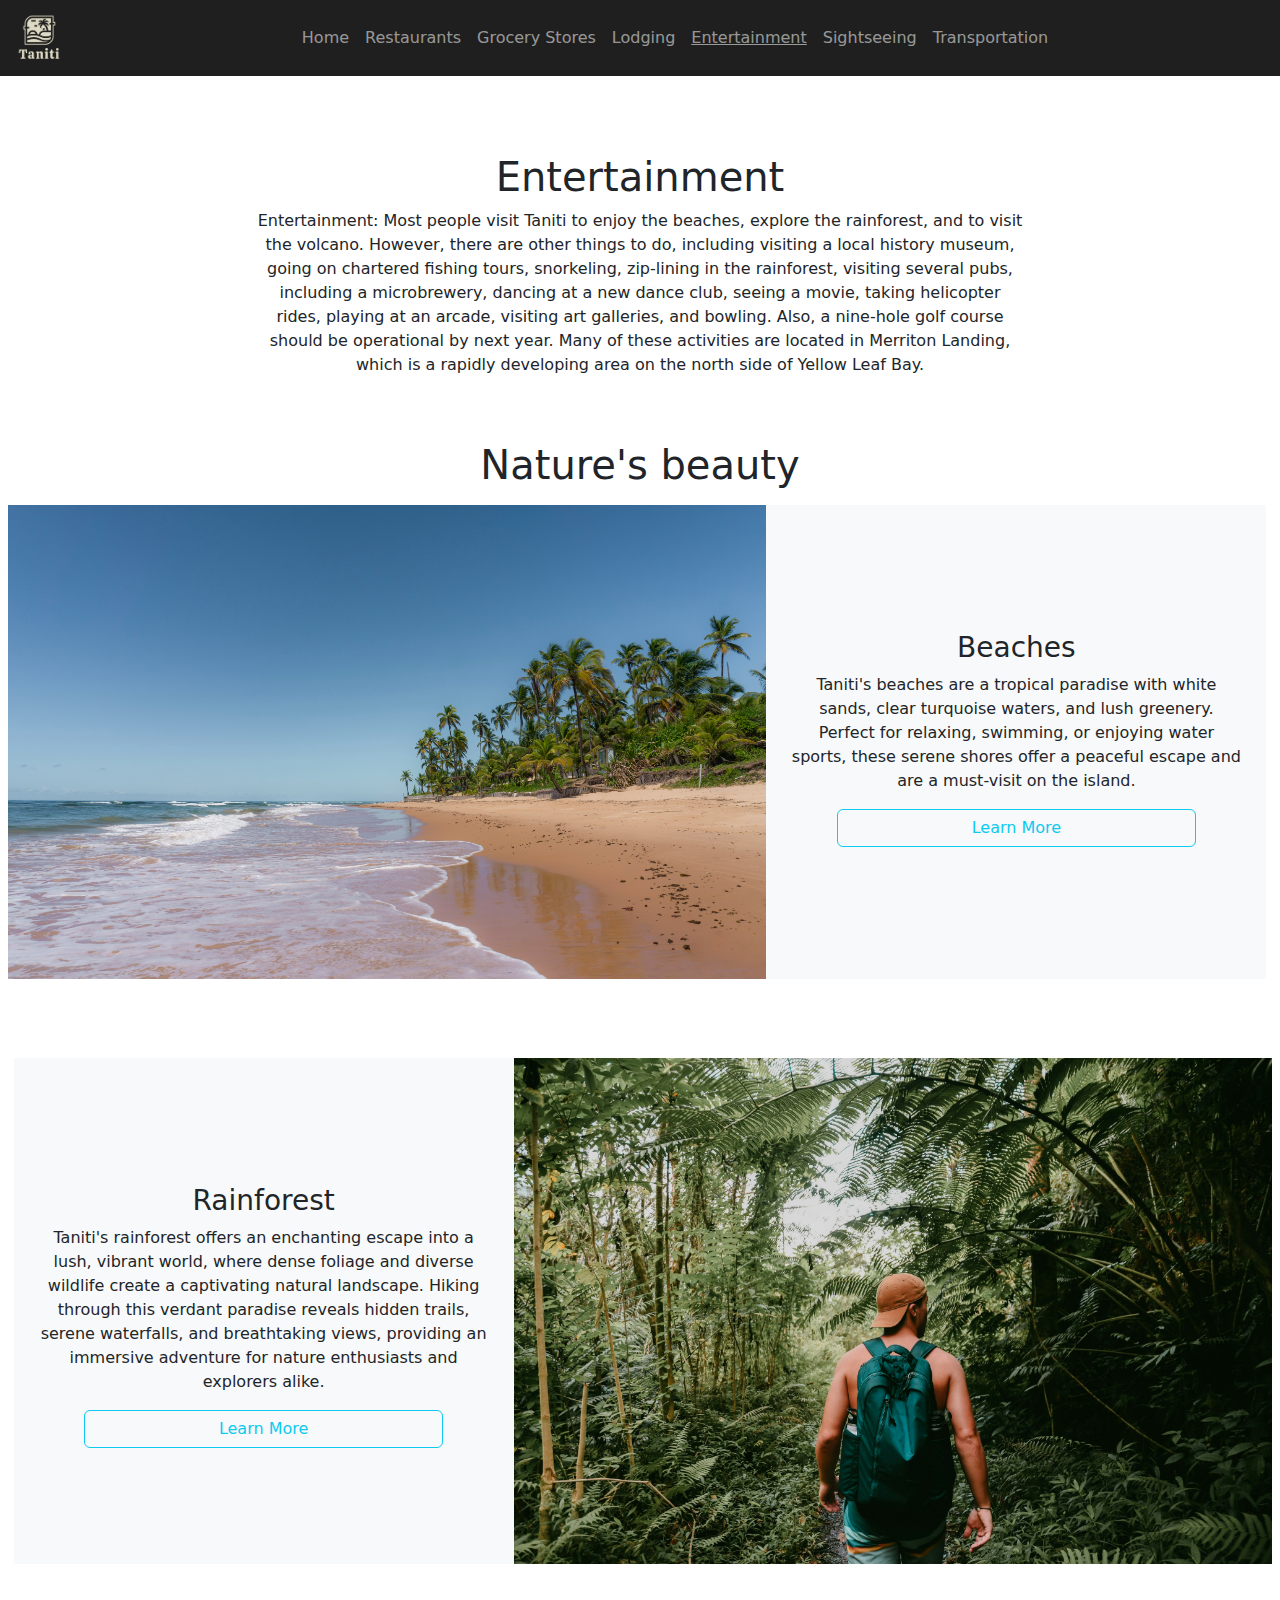
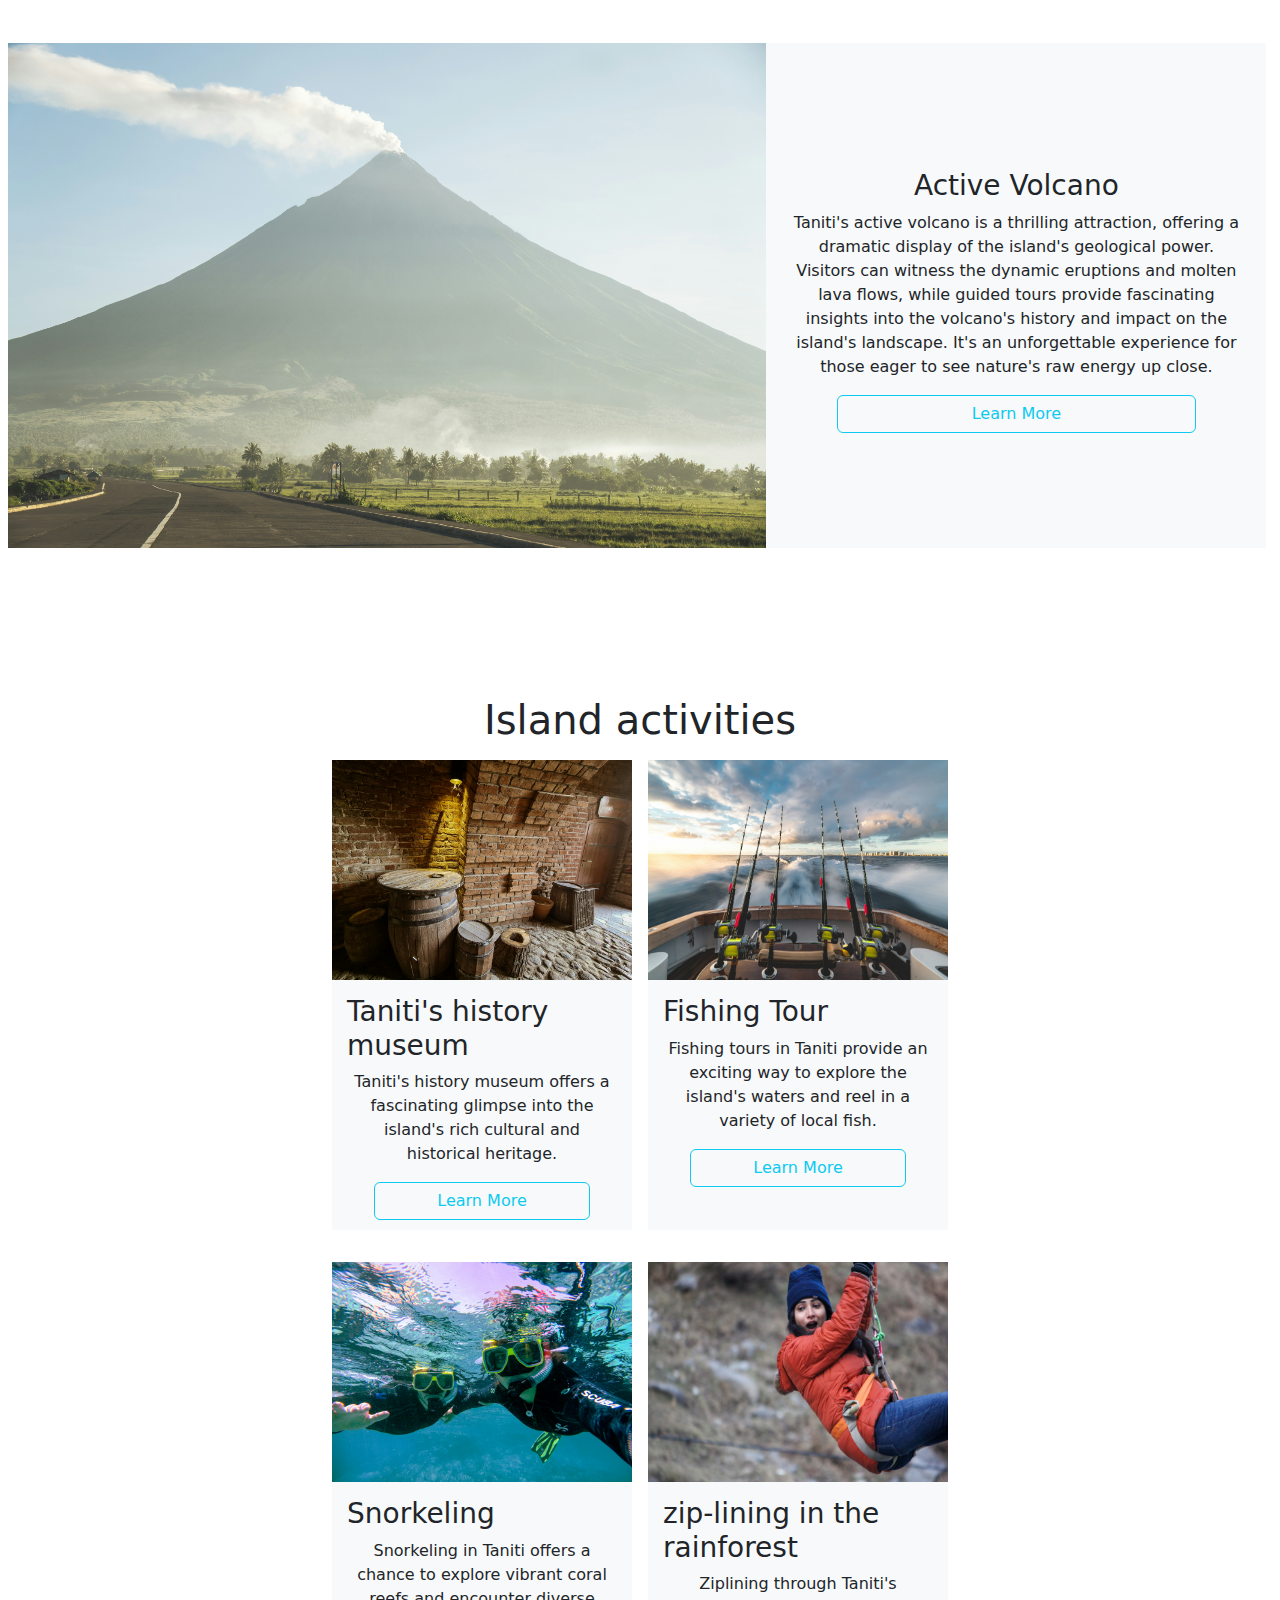
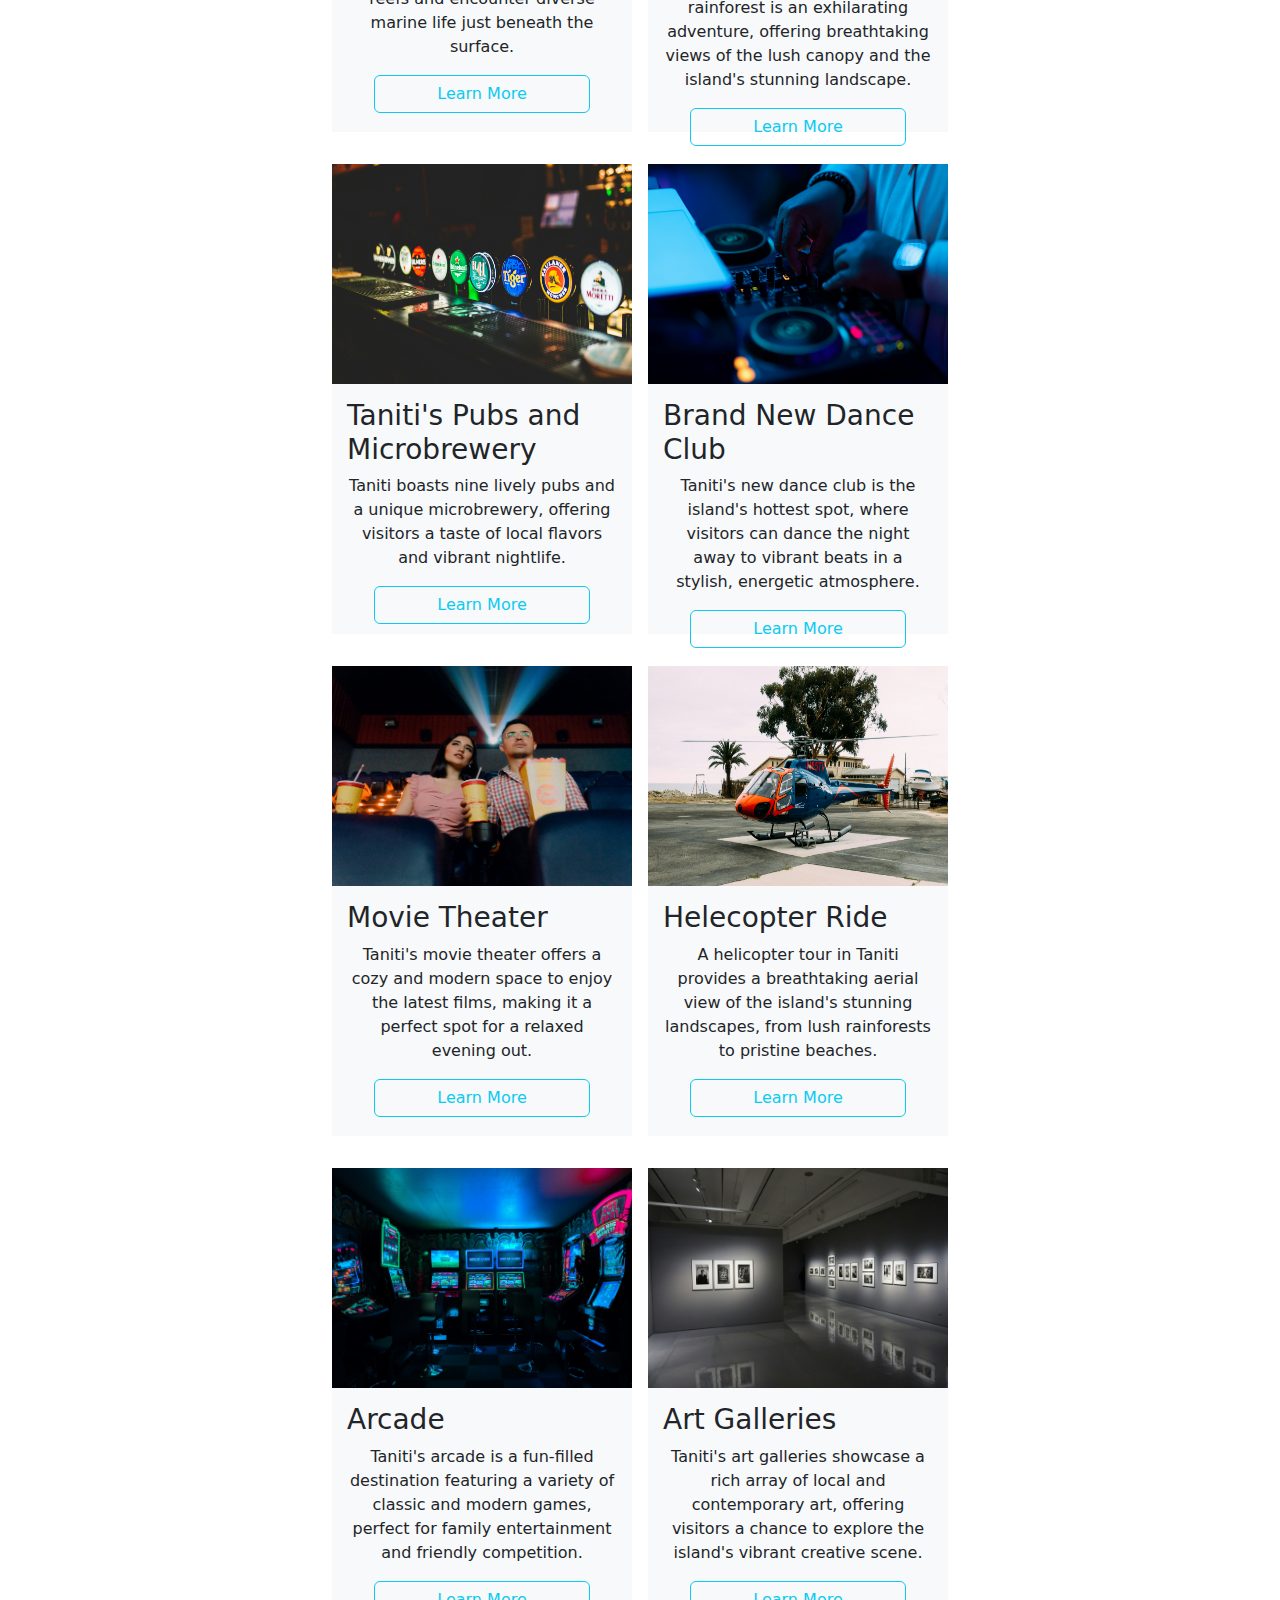
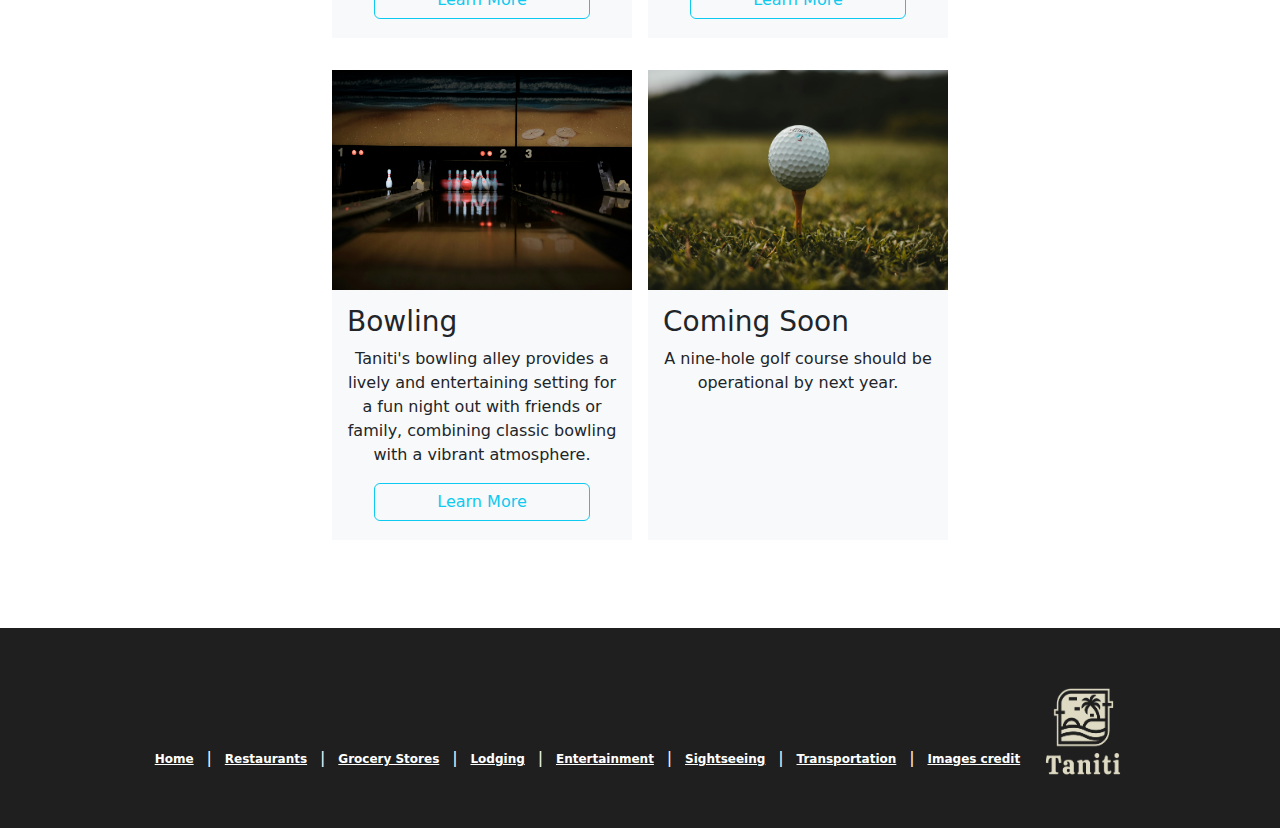
==== entertainment.html @ 322648a2 "initial commit" ====
<!DOCTYPE html>
<html>
    <head>
        <title>Restaurants</title>
        <link rel="icon" type="image/x-icon" href="pics/tanitiLogoTwo.png">
        <link rel="stylesheet" href="style.css">
        <link href="https://cdn.jsdelivr.net/npm/bootstrap@5.3.3/dist/css/bootstrap.min.css" rel="stylesheet" integrity="sha384-QWTKZyjpPEjISv5WaRU9OFeRpok6YctnYmDr5pNlyT2bRjXh0JMhjY6hW+ALEwIH" crossorigin="anonymous">
        <script src="https://cdn.jsdelivr.net/npm/bootstrap@5.3.3/dist/js/bootstrap.bundle.min.js" integrity="sha384-YvpcrYf0tY3lHB60NNkmXc5s9fDVZLESaAA55NDzOxhy9GkcIdslK1eN7N6jIeHz" crossorigin="anonymous"></script>
        <script src="https://code.jquery.com/jquery-3.2.1.slim.min.js" integrity="sha384-KJ3o2DKtIkvYIK3UENzmM7KCkRr/rE9/Qpg6aAZGJwFDMVNA/GpGFF93hXpG5KkN" crossorigin="anonymous"></script>
        <script src="https://cdnjs.cloudflare.com/ajax/libs/popper.js/1.12.9/umd/popper.min.js" integrity="sha384-ApNbgh9B+Y1QKtv3Rn7W3mgPxhU9K/ScQsAP7hUibX39j7fakFPskvXusvfa0b4Q" crossorigin="anonymous"></script>
        <script src="https://maxcdn.bootstrapcdn.com/bootstrap/4.0.0/js/bootstrap.min.js" integrity="sha384-JZR6Spejh4U02d8jOt6vLEHfe/JQGiRRSQQxSfFWpi1MquVdAyjUar5+76PVCmYl" crossorigin="anonymous"></script>
    </head>
    <body>
   <!--NavBar-->
    <nav id="nav" class="navbar navbar-expand-lg navbar-dark">
      <div class="container-fluid">
        <a class="navbar-brand" href="#"><img src="pics/tanitiLogoTwo.png" height="50px"></a>
        <button class="navbar-toggler" type="button" data-bs-toggle="collapse" data-bs-target="#navbarNav" aria-controls="navbarNav" aria-expanded="false" aria-label="Toggle navigation">
          <span class="navbar-toggler-icon"></span>
        </button>
        <div class="collapse navbar-collapse" id="navbarNav">
          <ul class="navbar-nav" >
            <li class="nav-item">
              <a class="nav-link" href="index.html">Home</a>
            </li>
            <li class="nav-item">
              <a class="nav-link" href="restaurant.html">Restaurants</a>
            </li>
            <li class="nav-item">
              <a class="nav-link" href="grocery.html">Grocery Stores</a>
            </li>
            <li class="nav-item">
              <a class="nav-link" href="lodging.html">Lodging</a>
            </li>
            <li class="nav-item">
              <a id="active" class="nav-link" href="#">Entertainment</a>
            </li>
            <li class="nav-item">
              <a class="nav-link" href="sightseeing.html">Sightseeing</a>
            </li>
            <li class="nav-item">
              <a class="nav-link" href="transport.html">Transportation</a>
            </li>
          </ul>
        </div>
      </div>
    </nav>
<section>
<h1>Entertainment</h1>
<p>Entertainment: Most people visit Taniti to enjoy the beaches, explore the rainforest, and to visit the volcano. However, there are other things to do, including visiting a local history museum, going on chartered fishing tours, snorkeling, zip-lining in the rainforest, visiting several pubs, including a microbrewery, dancing at a new dance club, seeing a movie, taking helicopter rides, playing at an arcade, visiting art galleries, and bowling. Also, a nine-hole golf course should be operational by next year. Many of these activities are located in Merriton Landing, which is a rapidly developing area on the north side of Yellow Leaf Bay. </p>
  </section>
  <h1>Nature's beauty</h1>
<div class="d-flex justify-content-center flex-wrap flex-column">
    <div class="p-2">
    <figure id="bFig" class="d-flex">
        <img src="pics/islandOne.jpg" alt="bed">
        <figcaption class="bg-light">
            <h3>Beaches</h3>
            <p>Taniti's beaches are a tropical paradise with white sands, clear turquoise waters, and lush greenery. Perfect for relaxing, swimming, or enjoying water sports, these serene shores offer a peaceful escape and are a must-visit on the island.</p>
            <a href="#"><button type="button" class="btn btn-outline-info">Learn More</button></a>
        </figcaption>
    </figure>
    </div>
    <div class="p-2">
      <figure style="margin-left:auto;" id="bFig" class="d-flex flex-row-reverse">
          <img src="pics/forest.jpg" alt="bed">
          <figcaption class="bg-light">
              <h3>Rainforest</h3>
              <p>Taniti's rainforest offers an enchanting escape into a lush, vibrant world, where dense foliage and diverse wildlife create a captivating natural landscape. Hiking through this verdant paradise reveals hidden trails, serene waterfalls, and breathtaking views, providing an immersive adventure for nature enthusiasts and explorers alike.</p>
              <a href="#"><button type="button" class="btn btn-outline-info">Learn More</button></a>
          </figcaption>
      </figure>
      </div>
      <div class="p-2">
        <figure id="bFig" class="d-flex">
            <img src="pics/volcano.jpg" alt="bed">
            <figcaption class="bg-light">
                <h3>Active Volcano</h3>
                <p>Taniti's active volcano is a thrilling attraction, offering a dramatic display of the island's geological power. Visitors can witness the dynamic eruptions and molten lava flows, while guided tours provide fascinating insights into the volcano's history and impact on the island's landscape. It's an unforgettable experience for those eager to see nature's raw energy up close.</p>
                <a href="#"><button type="button" class="btn btn-outline-info">Learn More</button></a>
            </figcaption>
        </figure>
        </div>
</div>


<section>
<h1 id="bottom">Island activities</h1>
    <div id="sFig" class="d-flex justify-content-center flex-wrap">
        <div class="p-2">
        <figure>
            <img src="pics/meuseum.jpg" alt="bed">
            <figcaption class="bg-light">
                <h3>Taniti's history museum</h3>
                <p>Taniti's history museum offers a fascinating glimpse into the island's rich cultural and historical heritage.</p>
                <a href="#"><button type="button" class="btn btn-outline-info">Learn More</button></a>
            </figcaption>
        </figure>
        </div>
        <div class="p-2">
        <figure>
            <img src="pics/Fishing.jpg" alt="bed">
            <figcaption class="bg-light">
                <h3>Fishing Tour</h3>
                <p>Fishing tours in Taniti provide an exciting way to explore the island's waters and reel in a variety of local fish.</p>
                <a href="#"><button type="button" class="btn btn-outline-info">Learn More</button></a>
            </figcaption>
        </figure>
        </div>
        <div class="p-2">
        <figure>
            <img src="pics/snorkle.jpg" alt="bed">
            <figcaption class="bg-light">
                <h3>Snorkeling</h3>
                <p>Snorkeling in Taniti offers a chance to explore vibrant coral reefs and encounter diverse marine life just beneath the surface.</p>
                <a href="#"><button type="button" class="btn btn-outline-info">Learn More</button></a>
            </figcaption>
        </figure>
        </div>
        <div class="p-2">
            <figure>
                <img src="pics/zip.jpg" alt="bed">
                <figcaption class="bg-light">
                    <h3>zip-lining in the rainforest</h3>
                    <p>Ziplining through Taniti's rainforest is an exhilarating adventure, offering breathtaking views of the lush canopy and the island's stunning landscape.</p>
                    <a href="#"><button type="button" class="btn btn-outline-info">Learn More</button></a>
                </figcaption>
            </figure>
            </div>
            <div class="p-2">
              <figure>
                  <img src="pics/pub.jpg" alt="bed">
                  <figcaption class="bg-light">
                      <h3>Taniti's Pubs and Microbrewery</h3>
                      <p>Taniti boasts nine lively pubs and a unique microbrewery, offering visitors a taste of local flavors and vibrant nightlife.</p>
                      <a href="#"><button type="button" class="btn btn-outline-info">Learn More</button></a>
                  </figcaption>
              </figure>
              </div>
              <div class="p-2">
                <figure>
                    <img src="pics/danceClub.jpg" alt="bed">
                    <figcaption class="bg-light">
                        <h3>Brand New Dance Club</h3>
                        <p>Taniti's new dance club is the island's hottest spot, where visitors can dance the night away to vibrant beats in a stylish, energetic atmosphere.</p>
                        <a href="#"><button type="button" class="btn btn-outline-info">Learn More</button></a>
                    </figcaption>
                </figure>
                </div>
                <div class="p-2">
                  <figure>
                      <img src="pics/movie.jpg" alt="bed">
                      <figcaption class="bg-light">
                          <h3>Movie Theater</h3>
                          <p>Taniti's movie theater offers a cozy and modern space to enjoy the latest films, making it a perfect spot for a relaxed evening out.</p>
                          <a href="#"><button type="button" class="btn btn-outline-info">Learn More</button></a>
                      </figcaption>
                  </figure>
                  </div>
                  <div class="p-2">
                    <figure>
                        <img src="pics/heli.jpg" alt="bed">
                        <figcaption class="bg-light">
                            <h3>Helecopter Ride</h3>
                            <p>A helicopter tour in Taniti provides a breathtaking aerial view of the island's stunning landscapes, from lush rainforests to pristine beaches.</p>
                            <a href="#"><button type="button" class="btn btn-outline-info">Learn More</button></a>
                        </figcaption>
                    </figure>
                    </div>     <div class="p-2">
                      <figure>
                          <img src="pics/arcade.jpg" alt="bed">
                          <figcaption class="bg-light">
                              <h3>Arcade</h3>
                              <p>Taniti's arcade is a fun-filled destination featuring a variety of classic and modern games, perfect for family entertainment and friendly competition.</p>
                              <a href="#"><button type="button" class="btn btn-outline-info">Learn More</button></a>
                          </figcaption>
                      </figure>
                      </div>
                      <div class="p-2">
                        <figure>
                            <img src="pics/art.jpg" alt="bed">
                            <figcaption class="bg-light">
                                <h3>Art Galleries</h3>
                                <p>Taniti's art galleries showcase a rich array of local and contemporary art, offering visitors a chance to explore the island's vibrant creative scene.</p>
                                <a href="#"><button type="button" class="btn btn-outline-info">Learn More</button></a>
                            </figcaption>
                        </figure>
                        </div>
                        <div class="p-2">
                          <figure>
                              <img src="pics/bowling.jpg" alt="bed">
                              <figcaption class="bg-light">
                                  <h3>Bowling</h3>
                                  <p>Taniti's bowling alley provides a lively and entertaining setting for a fun night out with friends or family, combining classic bowling with a vibrant atmosphere.</p>
                                  <a href="#"><button type="button" class="btn btn-outline-info">Learn More</button></a>
                              </figcaption>
                          </figure>
                          </div>
                          <div class="p-2">
                            <figure>
                                <img src="pics/golf.jpg" alt="bed">
                                <figcaption class="bg-light">
                                    <h3>Coming Soon</h3>
                                    <p>A nine-hole golf course should be operational by next year.</p>
                                </figcaption>
                            </figure>
                            </div>

    </div>

</section>





<footer>
    <p class="text-light">
        <a class="badge badge-light" href="index.html">Home</a> | <a class="badge badge-light" href="restaurant.html">Restaurants</a> | <a class="badge badge-light" href="grocery.html">Grocery Stores</a> | <a class="badge badge-light" href="lodging.html">Lodging</a> | <a class="badge badge-light" href="#">Entertainment</a> | <a class="badge badge-light" href="sightseeing.html">Sightseeing</a> | <a class="badge badge-light" href="transport.html">Transportation</a> | <a class="badge badge-light" href="image.html">Images credit</a> <img src="pics/tanitiLogoTwo.png" alt="logo">
    </p>
</footer>




    </body>
</html>
---- style.css ----
.navbar-nav{
    margin:auto;
}
#nav{
    background-color:#1f1f1f;
}
.navbar-brand{
    position:relative;

}
h1{
    text-align: center;
}
#sFig figure{
    width:300px;
}
#sFig figure img{
    width: 300px;
    height:220px;
}
#sFig figure figcaption{
    padding:5%;
    height:250px;
    
}
figcaption button{
    width:80%;
    margin:0 10%;
}
section{
    margin: 5% 20%;
}
section p{
    text-align: center;
}
#top{
    position:relative;
}
#top figcaption{
position: absolute;
top:30%;
left:40%;
text-align: center;
text-shadow: 1px 1px 4px #e0dac0;
}
footer{
    background-color: #1f1f1f;
    height:200px;
    text-align: center;
    padding-top:80px;
    
}
footer img{
    width:100px;
    height:100px;
    position: relative;
    bottom:25px;

}
#bFig{
    margin-bottom:5%;
text-align: center;
}
#bFig img{
    width:60%;
}
#bFig figcaption {
    width:500px;
    padding:2%;
    padding-top:10%;
}
footer p{
    color:white;
}
section h1{
    margin-top:10%;
}
h2 img{
    width:100px;
}
#active{
    text-decoration:underline;
}
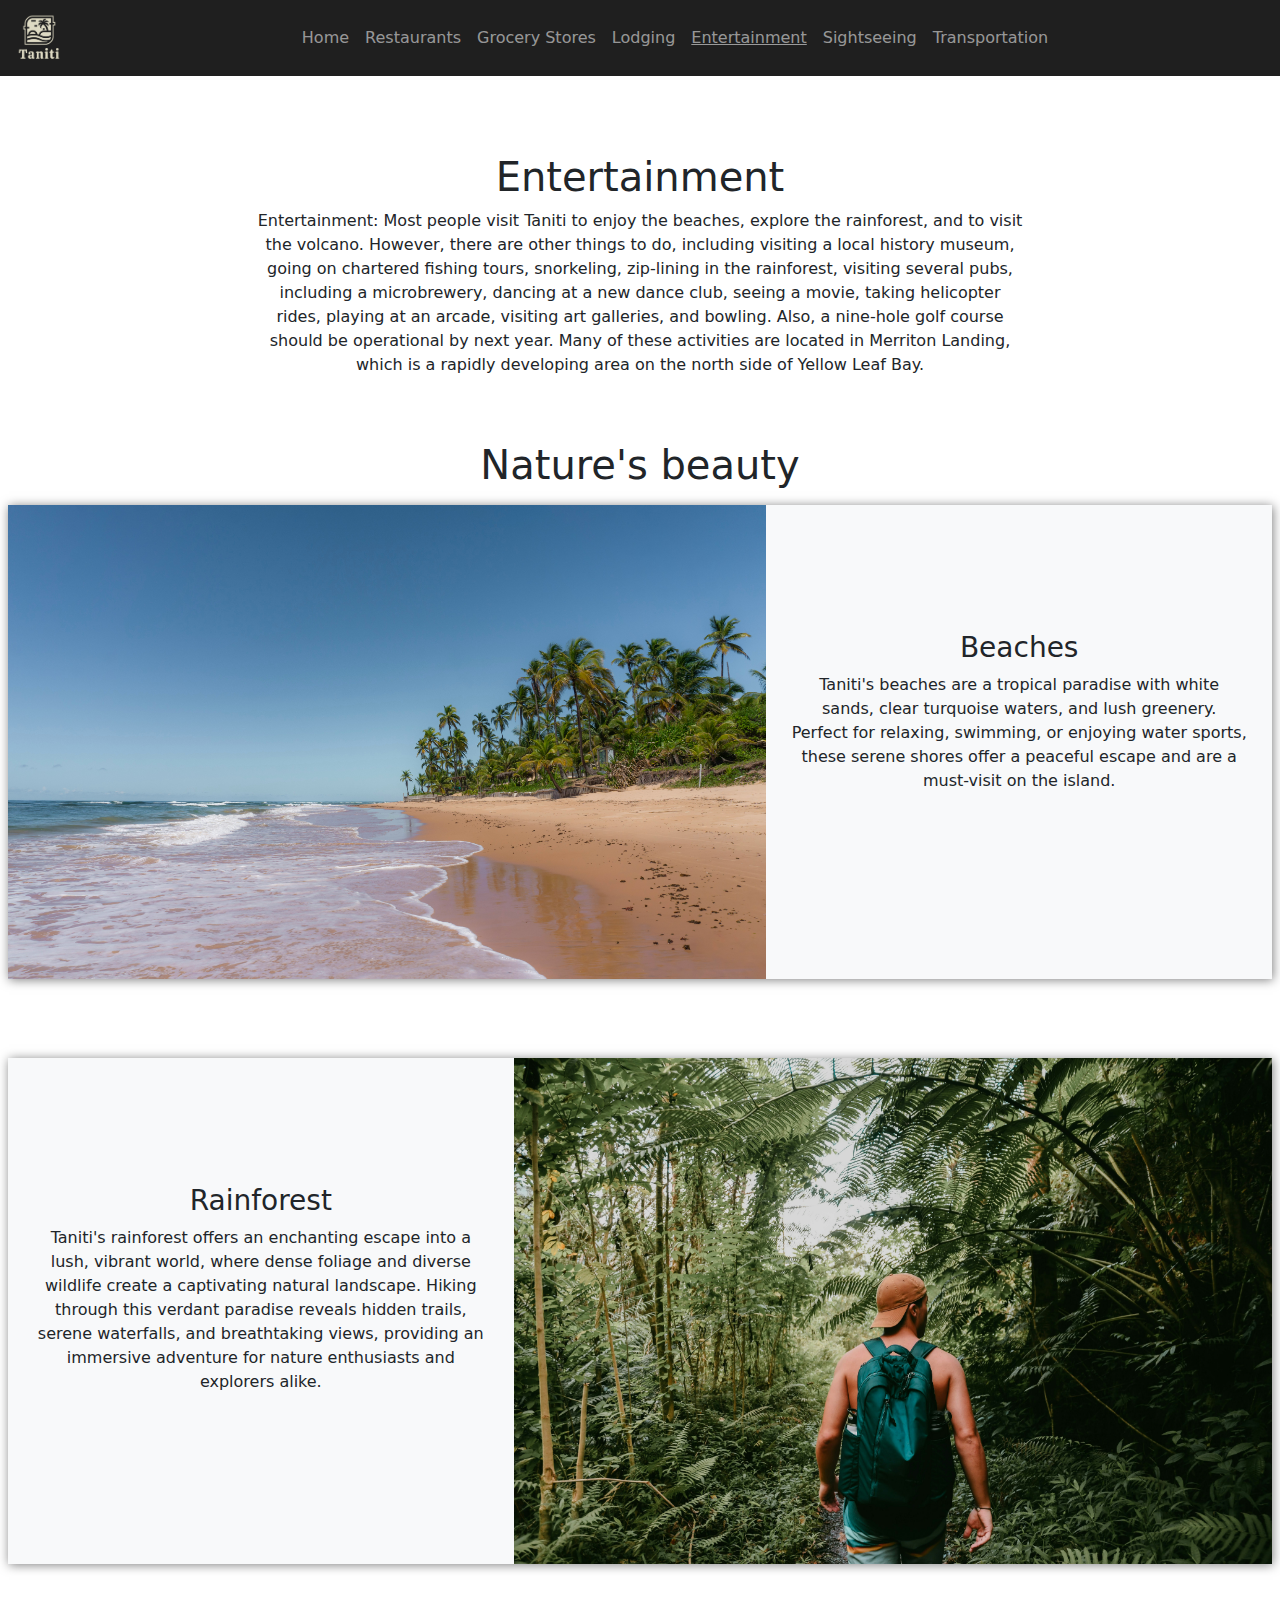
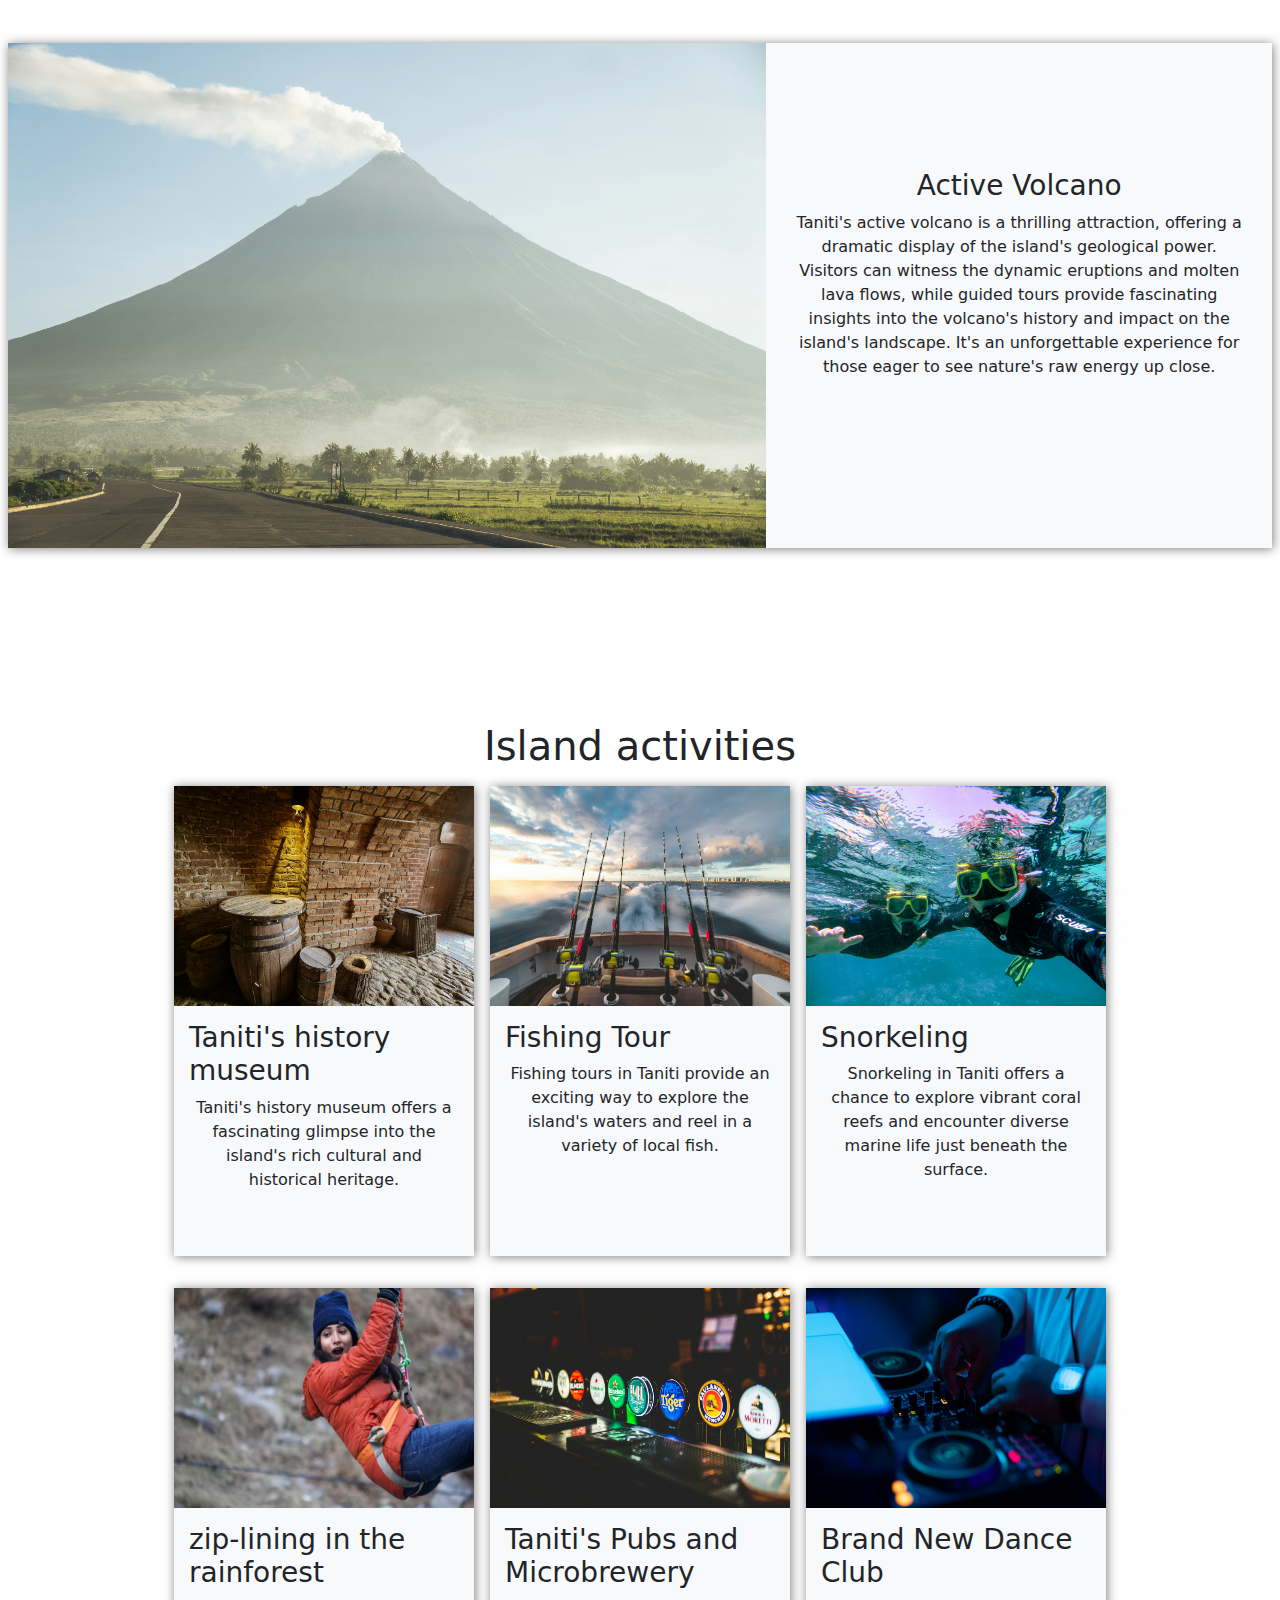
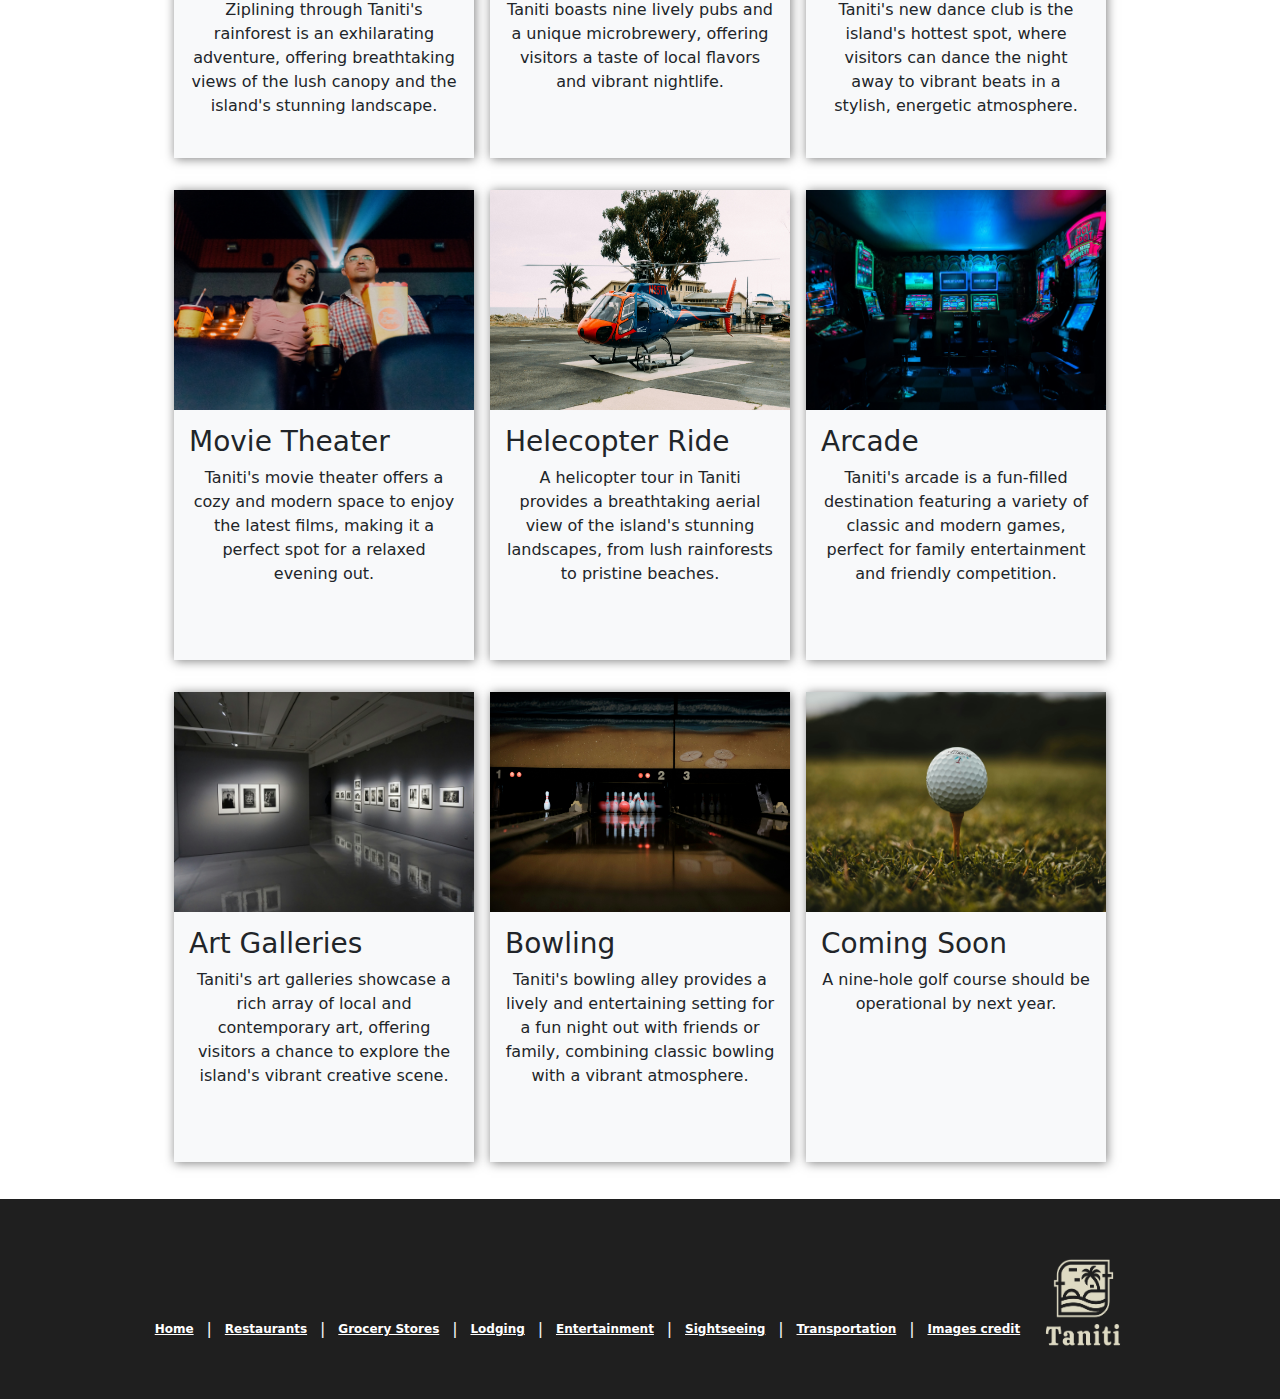
==== commit dd7efa2f: "style update" ====
--- a/entertainment.html
+++ b/entertainment.html
@@ -57,7 +57,6 @@
         <figcaption class="bg-light">
             <h3>Beaches</h3>
             <p>Taniti's beaches are a tropical paradise with white sands, clear turquoise waters, and lush greenery. Perfect for relaxing, swimming, or enjoying water sports, these serene shores offer a peaceful escape and are a must-visit on the island.</p>
-            <a href="#"><button type="button" class="btn btn-outline-info">Learn More</button></a>
         </figcaption>
     </figure>
     </div>
@@ -67,7 +66,6 @@
           <figcaption class="bg-light">
               <h3>Rainforest</h3>
               <p>Taniti's rainforest offers an enchanting escape into a lush, vibrant world, where dense foliage and diverse wildlife create a captivating natural landscape. Hiking through this verdant paradise reveals hidden trails, serene waterfalls, and breathtaking views, providing an immersive adventure for nature enthusiasts and explorers alike.</p>
-              <a href="#"><button type="button" class="btn btn-outline-info">Learn More</button></a>
           </figcaption>
       </figure>
       </div>
@@ -77,14 +75,13 @@
             <figcaption class="bg-light">
                 <h3>Active Volcano</h3>
                 <p>Taniti's active volcano is a thrilling attraction, offering a dramatic display of the island's geological power. Visitors can witness the dynamic eruptions and molten lava flows, while guided tours provide fascinating insights into the volcano's history and impact on the island's landscape. It's an unforgettable experience for those eager to see nature's raw energy up close.</p>
-                <a href="#"><button type="button" class="btn btn-outline-info">Learn More</button></a>
             </figcaption>
         </figure>
         </div>
 </div>
 
 
-<section>
+<section style="margin:1% 10%;">
 <h1 id="bottom">Island activities</h1>
     <div id="sFig" class="d-flex justify-content-center flex-wrap">
         <div class="p-2">
@@ -93,7 +90,6 @@
             <figcaption class="bg-light">
                 <h3>Taniti's history museum</h3>
                 <p>Taniti's history museum offers a fascinating glimpse into the island's rich cultural and historical heritage.</p>
-                <a href="#"><button type="button" class="btn btn-outline-info">Learn More</button></a>
             </figcaption>
         </figure>
         </div>
@@ -103,7 +99,6 @@
             <figcaption class="bg-light">
                 <h3>Fishing Tour</h3>
                 <p>Fishing tours in Taniti provide an exciting way to explore the island's waters and reel in a variety of local fish.</p>
-                <a href="#"><button type="button" class="btn btn-outline-info">Learn More</button></a>
             </figcaption>
         </figure>
         </div>
@@ -113,7 +108,6 @@
             <figcaption class="bg-light">
                 <h3>Snorkeling</h3>
                 <p>Snorkeling in Taniti offers a chance to explore vibrant coral reefs and encounter diverse marine life just beneath the surface.</p>
-                <a href="#"><button type="button" class="btn btn-outline-info">Learn More</button></a>
             </figcaption>
         </figure>
         </div>
@@ -123,7 +117,6 @@
                 <figcaption class="bg-light">
                     <h3>zip-lining in the rainforest</h3>
                     <p>Ziplining through Taniti's rainforest is an exhilarating adventure, offering breathtaking views of the lush canopy and the island's stunning landscape.</p>
-                    <a href="#"><button type="button" class="btn btn-outline-info">Learn More</button></a>
                 </figcaption>
             </figure>
             </div>
@@ -133,7 +126,6 @@
                   <figcaption class="bg-light">
                       <h3>Taniti's Pubs and Microbrewery</h3>
                       <p>Taniti boasts nine lively pubs and a unique microbrewery, offering visitors a taste of local flavors and vibrant nightlife.</p>
-                      <a href="#"><button type="button" class="btn btn-outline-info">Learn More</button></a>
                   </figcaption>
               </figure>
               </div>
@@ -143,7 +135,6 @@
                     <figcaption class="bg-light">
                         <h3>Brand New Dance Club</h3>
                         <p>Taniti's new dance club is the island's hottest spot, where visitors can dance the night away to vibrant beats in a stylish, energetic atmosphere.</p>
-                        <a href="#"><button type="button" class="btn btn-outline-info">Learn More</button></a>
                     </figcaption>
                 </figure>
                 </div>
@@ -153,7 +144,6 @@
                       <figcaption class="bg-light">
                           <h3>Movie Theater</h3>
                           <p>Taniti's movie theater offers a cozy and modern space to enjoy the latest films, making it a perfect spot for a relaxed evening out.</p>
-                          <a href="#"><button type="button" class="btn btn-outline-info">Learn More</button></a>
                       </figcaption>
                   </figure>
                   </div>
@@ -163,7 +153,6 @@
                         <figcaption class="bg-light">
                             <h3>Helecopter Ride</h3>
                             <p>A helicopter tour in Taniti provides a breathtaking aerial view of the island's stunning landscapes, from lush rainforests to pristine beaches.</p>
-                            <a href="#"><button type="button" class="btn btn-outline-info">Learn More</button></a>
                         </figcaption>
                     </figure>
                     </div>     <div class="p-2">
@@ -172,7 +161,6 @@
                           <figcaption class="bg-light">
                               <h3>Arcade</h3>
                               <p>Taniti's arcade is a fun-filled destination featuring a variety of classic and modern games, perfect for family entertainment and friendly competition.</p>
-                              <a href="#"><button type="button" class="btn btn-outline-info">Learn More</button></a>
                           </figcaption>
                       </figure>
                       </div>
@@ -182,7 +170,6 @@
                             <figcaption class="bg-light">
                                 <h3>Art Galleries</h3>
                                 <p>Taniti's art galleries showcase a rich array of local and contemporary art, offering visitors a chance to explore the island's vibrant creative scene.</p>
-                                <a href="#"><button type="button" class="btn btn-outline-info">Learn More</button></a>
                             </figcaption>
                         </figure>
                         </div>
@@ -192,7 +179,6 @@
                               <figcaption class="bg-light">
                                   <h3>Bowling</h3>
                                   <p>Taniti's bowling alley provides a lively and entertaining setting for a fun night out with friends or family, combining classic bowling with a vibrant atmosphere.</p>
-                                  <a href="#"><button type="button" class="btn btn-outline-info">Learn More</button></a>
                               </figcaption>
                           </figure>
                           </div>
--- a/style.css
+++ b/style.css
@@ -59,13 +59,13 @@
 }
 #bFig{
     margin-bottom:5%;
-text-align: center;
+    text-align: center;
 }
 #bFig img{
     width:60%;
 }
 #bFig figcaption {
-    width:500px;
+ 
     padding:2%;
     padding-top:10%;
 }
@@ -81,5 +81,8 @@
 #active{
     text-decoration:underline;
 }
-    
+figure{
+    box-shadow: rgba(0,0,0,.5) 1px 1px 10px;
+}
+  
 
